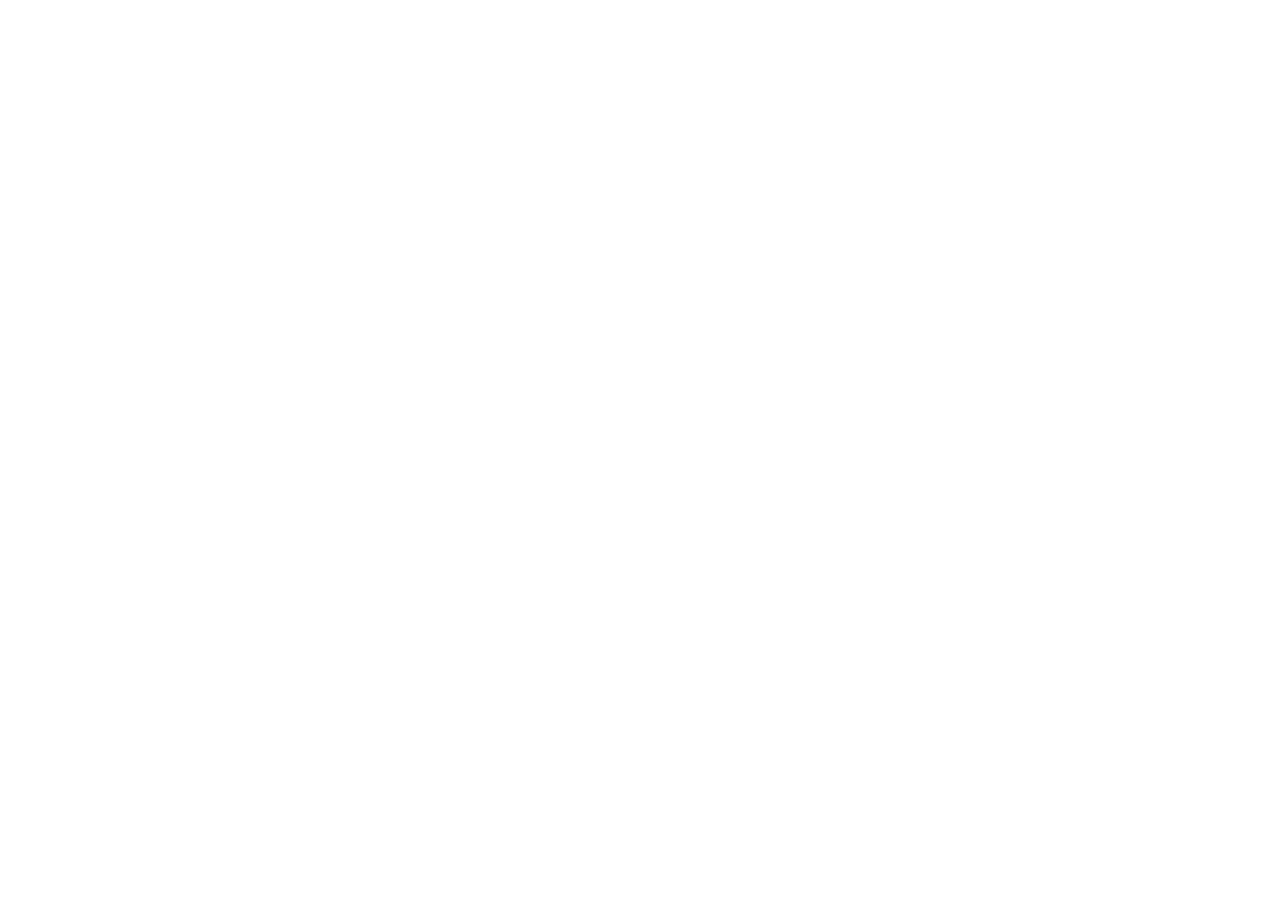
==== index.html @ cddd862d "first init" ====
<!DOCTYPE html>
<html lang="en">
<head>
    <meta charset="UTF-8">
    <meta http-equiv="X-UA-Compatible" content="IE=edge">
    <meta name="viewport" content="width=device-width, initial-scale=1.0">
    <title>Piano App</title>
</head>
<body>
    
</body>
</html>
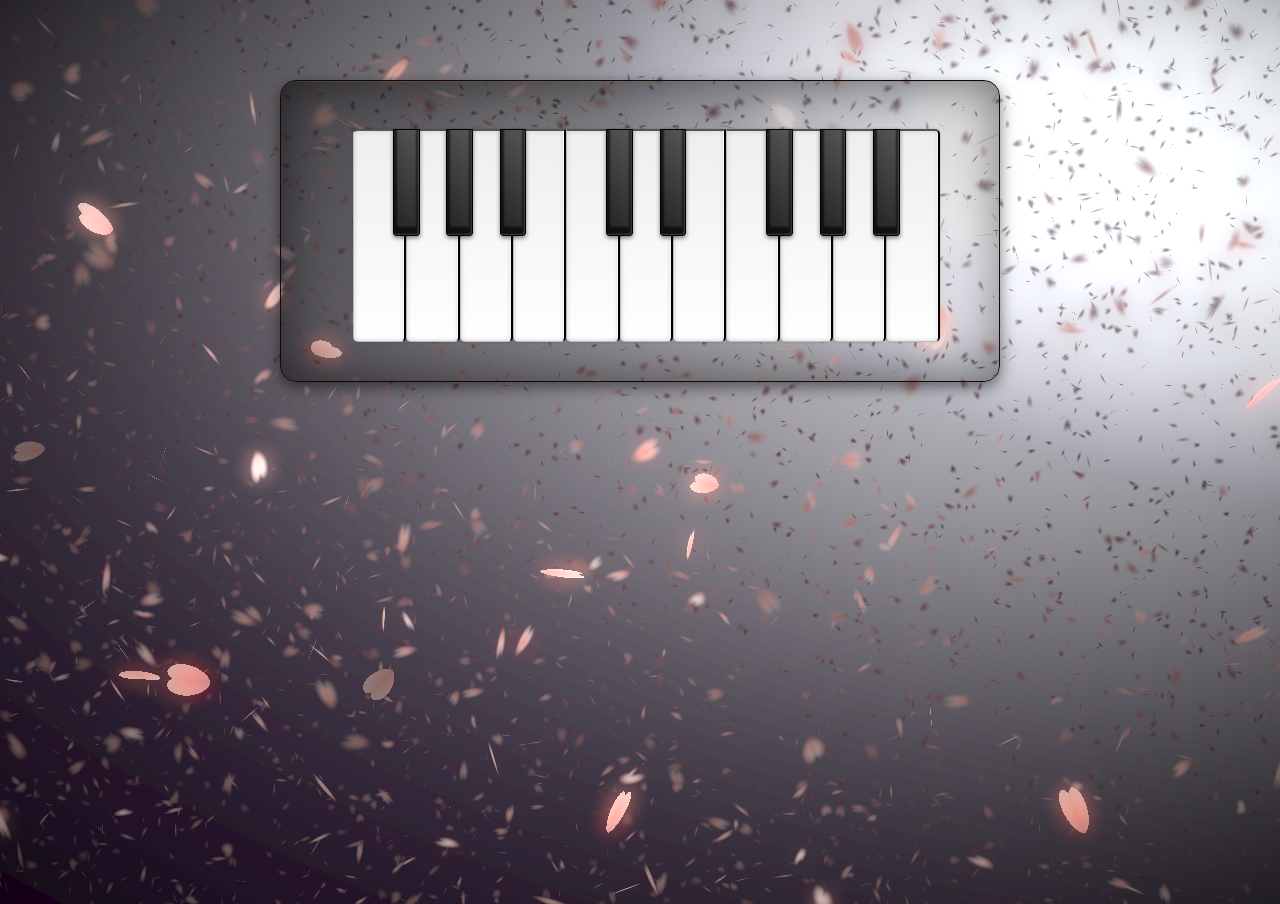
==== commit 78874b83: "UI created and edited" ====
--- a/index.html
+++ b/index.html
@@ -5,8 +5,322 @@
     <meta http-equiv="X-UA-Compatible" content="IE=edge">
     <meta name="viewport" content="width=device-width, initial-scale=1.0">
     <title>Piano App</title>
+    <link rel="stylesheet" href="/scss/style.css">
+    <link rel="stylesheet" href="/scss/animation.css">
 </head>
 <body>
-    
+<canvas id="sakura"></canvas>
+<div class="btnbg">
+    <div class="keys-container set">
+        <button class="white b"></button>
+        <button class="black as"></button>
+        <button class="white a"></button>
+        <button class="black gs"></button>
+        <button class="white g"></button>
+        <button class="black fs"></button>
+        <button class="white f"></button>
+        <button class="white e"></button>
+        <button class="black ds"></button>
+        <button class="white d"></button>
+        <button class="black cs"></button>
+        <button class="white c"></button>
+        <button class="white e"></button>
+        <button class="black cs"></button>
+        <button class="white c"></button>
+        <button class="black cs"></button>
+        <button class="white c"></button>
+        <button class="black cs"></button>
+        <button class="white c"></button>
+    </div>
+</div>
+
+<!-- sakura shader -->
+<script id="sakura_point_vsh" type="x-shader/x_vertex">
+uniform mat4 uProjection;
+uniform mat4 uModelview;
+uniform vec3 uResolution;
+uniform vec3 uOffset;
+uniform vec3 uDOF;  //x:focus distance, y:focus radius, z:max radius
+uniform vec3 uFade; //x:start distance, y:half distance, z:near fade start
+
+attribute vec3 aPosition;
+attribute vec3 aEuler;
+attribute vec2 aMisc; //x:size, y:fade
+
+varying vec3 pposition;
+varying float psize;
+varying float palpha;
+varying float pdist;
+
+//varying mat3 rotMat;
+varying vec3 normX;
+varying vec3 normY;
+varying vec3 normZ;
+varying vec3 normal;
+
+varying float diffuse;
+varying float specular;
+varying float rstop;
+varying float distancefade;
+
+void main(void) {
+    // Projection is based on vertical angle
+    vec4 pos = uModelview * vec4(aPosition + uOffset, 1.0);
+    gl_Position = uProjection * pos;
+    gl_PointSize = aMisc.x * uProjection[1][1] / -pos.z * uResolution.y * 0.5;
+    
+    pposition = pos.xyz;
+    psize = aMisc.x;
+    pdist = length(pos.xyz);
+    palpha = smoothstep(0.0, 1.0, (pdist - 0.1) / uFade.z);
+    
+    vec3 elrsn = sin(aEuler);
+    vec3 elrcs = cos(aEuler);
+    mat3 rotx = mat3(
+        1.0, 0.0, 0.0,
+        0.0, elrcs.x, elrsn.x,
+        0.0, -elrsn.x, elrcs.x
+    );
+    mat3 roty = mat3(
+        elrcs.y, 0.0, -elrsn.y,
+        0.0, 1.0, 0.0,
+        elrsn.y, 0.0, elrcs.y
+    );
+    mat3 rotz = mat3(
+        elrcs.z, elrsn.z, 0.0, 
+        -elrsn.z, elrcs.z, 0.0,
+        0.0, 0.0, 1.0
+    );
+    mat3 rotmat = rotx * roty * rotz;
+    normal = rotmat[2];
+    
+    mat3 trrotm = mat3(
+        rotmat[0][0], rotmat[1][0], rotmat[2][0],
+        rotmat[0][1], rotmat[1][1], rotmat[2][1],
+        rotmat[0][2], rotmat[1][2], rotmat[2][2]
+    );
+    normX = trrotm[0];
+    normY = trrotm[1];
+    normZ = trrotm[2];
+    
+    const vec3 lit = vec3(0.6917144638660746, 0.6917144638660746, -0.20751433915982237);
+    
+    float tmpdfs = dot(lit, normal);
+    if(tmpdfs < 0.0) {
+        normal = -normal;
+        tmpdfs = dot(lit, normal);
+    }
+    diffuse = 0.4 + tmpdfs;
+    
+    vec3 eyev = normalize(-pos.xyz);
+    if(dot(eyev, normal) > 0.0) {
+        vec3 hv = normalize(eyev + lit);
+        specular = pow(max(dot(hv, normal), 0.0), 20.0);
+    }
+    else {
+        specular = 0.0;
+    }
+    
+    rstop = clamp((abs(pdist - uDOF.x) - uDOF.y) / uDOF.z, 0.0, 1.0);
+    rstop = pow(rstop, 0.5);
+    //-0.69315 = ln(0.5)
+    distancefade = min(1.0, exp((uFade.x - pdist) * 0.69315 / uFade.y));
+}
+</script>
+<script id="sakura_point_fsh" type="x-shader/x_fragment">
+#ifdef GL_ES
+//precision mediump float;
+precision highp float;
+#endif
+
+uniform vec3 uDOF;  //x:focus distance, y:focus radius, z:max radius
+uniform vec3 uFade; //x:start distance, y:half distance, z:near fade start
+
+const vec3 fadeCol = vec3(0.08, 0.03, 0.06);
+
+varying vec3 pposition;
+varying float psize;
+varying float palpha;
+varying float pdist;
+
+//varying mat3 rotMat;
+varying vec3 normX;
+varying vec3 normY;
+varying vec3 normZ;
+varying vec3 normal;
+
+varying float diffuse;
+varying float specular;
+varying float rstop;
+varying float distancefade;
+
+float ellipse(vec2 p, vec2 o, vec2 r) {
+    vec2 lp = (p - o) / r;
+    return length(lp) - 1.0;
+}
+
+void main(void) {
+    vec3 p = vec3(gl_PointCoord - vec2(0.5, 0.5), 0.0) * 2.0;
+    vec3 d = vec3(0.0, 0.0, -1.0);
+    float nd = normZ.z; //dot(-normZ, d);
+    if(abs(nd) < 0.0001) discard;
+    
+    float np = dot(normZ, p);
+    vec3 tp = p + d * np / nd;
+    vec2 coord = vec2(dot(normX, tp), dot(normY, tp));
+    
+    //angle = 15 degree
+    const float flwrsn = 0.258819045102521;
+    const float flwrcs = 0.965925826289068;
+    mat2 flwrm = mat2(flwrcs, -flwrsn, flwrsn, flwrcs);
+    vec2 flwrp = vec2(abs(coord.x), coord.y) * flwrm;
+    
+    float r;
+    if(flwrp.x < 0.0) {
+        r = ellipse(flwrp, vec2(0.065, 0.024) * 0.5, vec2(0.36, 0.96) * 0.5);
+    }
+    else {
+        r = ellipse(flwrp, vec2(0.065, 0.024) * 0.5, vec2(0.58, 0.96) * 0.5);
+    }
+    
+    if(r > rstop) discard;
+    
+    vec3 col = mix(vec3(1.0, 0.8, 0.75), vec3(1.0, 0.9, 0.87), r);
+    float grady = mix(0.0, 1.0, pow(coord.y * 0.5 + 0.5, 0.35));
+    col *= vec3(1.0, grady, grady);
+    col *= mix(0.8, 1.0, pow(abs(coord.x), 0.3));
+    col = col * diffuse + specular;
+    
+    col = mix(fadeCol, col, distancefade);
+    
+    float alpha = (rstop > 0.001)? (0.5 - r / (rstop * 2.0)) : 1.0;
+    alpha = smoothstep(0.0, 1.0, alpha) * palpha;
+    
+    gl_FragColor = vec4(col * 0.5, alpha);
+}
+</script>
+<!-- effects -->
+<script id="fx_common_vsh" type="x-shader/x_vertex">
+uniform vec3 uResolution;
+attribute vec2 aPosition;
+
+varying vec2 texCoord;
+varying vec2 screenCoord;
+
+void main(void) {
+    gl_Position = vec4(aPosition, 0.0, 1.0);
+    texCoord = aPosition.xy * 0.5 + vec2(0.5, 0.5);
+    screenCoord = aPosition.xy * vec2(uResolution.z, 1.0);
+}
+</script>
+<script id="bg_fsh" type="x-shader/x_fragment">
+#ifdef GL_ES
+//precision mediump float;
+precision highp float;
+#endif
+
+uniform vec2 uTimes;
+
+varying vec2 texCoord;
+varying vec2 screenCoord;
+
+void main(void) {
+    vec3 col;
+    float c;
+    vec2 tmpv = texCoord * vec2(0.8, 1.0) - vec2(0.95, 1.0);
+    c = exp(-pow(length(tmpv) * 1.8, 2.0));
+    col = mix(vec3(0.02, 0.0, 0.03), vec3(0.96, 0.98, 1.0) * 1.5, c);
+    gl_FragColor = vec4(col * 0.5, 1.0);
+}
+</script>
+<script id="fx_brightbuf_fsh" type="x-shader/x_fragment">
+#ifdef GL_ES
+//precision mediump float;
+precision highp float;
+#endif
+uniform sampler2D uSrc;
+uniform vec2 uDelta;
+
+varying vec2 texCoord;
+varying vec2 screenCoord;
+
+void main(void) {
+    vec4 col = texture2D(uSrc, texCoord);
+    gl_FragColor = vec4(col.rgb * 2.0 - vec3(0.5), 1.0);
+}
+</script>
+<script id="fx_dirblur_r4_fsh" type="x-shader/x_fragment">
+#ifdef GL_ES
+//precision mediump float;
+precision highp float;
+#endif
+uniform sampler2D uSrc;
+uniform vec2 uDelta;
+uniform vec4 uBlurDir; //dir(x, y), stride(z, w)
+
+varying vec2 texCoord;
+varying vec2 screenCoord;
+
+void main(void) {
+    vec4 col = texture2D(uSrc, texCoord);
+    col = col + texture2D(uSrc, texCoord + uBlurDir.xy * uDelta);
+    col = col + texture2D(uSrc, texCoord - uBlurDir.xy * uDelta);
+    col = col + texture2D(uSrc, texCoord + (uBlurDir.xy + uBlurDir.zw) * uDelta);
+    col = col + texture2D(uSrc, texCoord - (uBlurDir.xy + uBlurDir.zw) * uDelta);
+    gl_FragColor = col / 5.0;
+}
+</script>
+<!-- effect fragment shader template -->
+<script id="fx_common_fsh" type="x-shader/x_fragment">
+#ifdef GL_ES
+//precision mediump float;
+precision highp float;
+#endif
+uniform sampler2D uSrc;
+uniform vec2 uDelta;
+
+varying vec2 texCoord;
+varying vec2 screenCoord;
+
+void main(void) {
+    gl_FragColor = texture2D(uSrc, texCoord);
+}
+</script>
+<!-- post processing -->
+<script id="pp_final_vsh" type="x-shader/x_vertex">
+uniform vec3 uResolution;
+attribute vec2 aPosition;
+varying vec2 texCoord;
+varying vec2 screenCoord;
+void main(void) {
+    gl_Position = vec4(aPosition, 0.0, 1.0);
+    texCoord = aPosition.xy * 0.5 + vec2(0.5, 0.5);
+    screenCoord = aPosition.xy * vec2(uResolution.z, 1.0);
+}
+</script>
+<script id="pp_final_fsh" type="x-shader/x_fragment">
+#ifdef GL_ES
+//precision mediump float;
+precision highp float;
+#endif
+uniform sampler2D uSrc;
+uniform sampler2D uBloom;
+uniform vec2 uDelta;
+varying vec2 texCoord;
+varying vec2 screenCoord;
+void main(void) {
+    vec4 srccol = texture2D(uSrc, texCoord) * 2.0;
+    vec4 bloomcol = texture2D(uBloom, texCoord);
+    vec4 col;
+    col = srccol + bloomcol * (vec4(1.0) + srccol);
+    col *= smoothstep(1.0, 0.0, pow(length((texCoord - vec2(0.5)) * 2.0), 1.2) * 0.5);
+    col = pow(col, vec4(0.45454545454545)); //(1.0 / 2.2)
+    
+    gl_FragColor = vec4(col.rgb, 1.0);
+    gl_FragColor.a = 1.0;
+}
+</script>
 </body>
+<script src="app.js"></script>
+<script src="animation.js"></script>
 </html>--- a/scss/style.css
+++ b/scss/style.css
@@ -0,0 +1,100 @@
+* {
+  -webkit-box-sizing: border-box;
+          box-sizing: border-box;
+}
+
+body {
+  padding: 0;
+  margin: 0;
+  overflow: hidden;
+  height: 600px;
+}
+
+canvas {
+  padding: 0;
+  margin: 0;
+}
+
+.btnbg {
+  position: fixed;
+  left: 0;
+  top: 0;
+  width: 100%;
+}
+
+.btnbg .keys-container {
+  height: 18.875em;
+  width: 45em;
+  margin: 5em auto;
+  padding: 3em 0 0 4.5em;
+  position: relative;
+  border: 1px solid #160801;
+  border-radius: 1em;
+  background: -webkit-gradient(linear, left top, right bottom, from(rgba(0, 0, 0, 0.3)), to(rgba(0, 0, 0, 0))), url(https://s3-us-west-2.amazonaws.com/s.cdpn.io/187/vwood.png);
+  background: linear-gradient(to bottom right, rgba(0, 0, 0, 0.3), rgba(0, 0, 0, 0)), url(https://s3-us-west-2.amazonaws.com/s.cdpn.io/187/vwood.png);
+  -webkit-box-shadow: 0 0 50px rgba(0, 0, 0, 0.5) inset, 0 1px rgba(212, 152, 125, 0.2) inset, 0 5px 15px rgba(0, 0, 0, 0.5);
+          box-shadow: 0 0 50px rgba(0, 0, 0, 0.5) inset, 0 1px rgba(212, 152, 125, 0.2) inset, 0 5px 15px rgba(0, 0, 0, 0.5);
+}
+
+.btnbg .keys-container button {
+  margin: 0;
+  padding: 0;
+  list-style: none;
+  position: relative;
+  float: left;
+}
+
+.btnbg .keys-container button.black {
+  height: 8em;
+  width: 2em;
+  margin: 0 0 0 -1em;
+  z-index: 2;
+  border: 1px solid #000;
+  border-radius: 0 0 3px 3px;
+  -webkit-box-shadow: -1px -1px 2px rgba(255, 255, 255, 0.2) inset, 0 -5px 2px 3px rgba(0, 0, 0, 0.6) inset, 0 2px 4px rgba(0, 0, 0, 0.5);
+          box-shadow: -1px -1px 2px rgba(255, 255, 255, 0.2) inset, 0 -5px 2px 3px rgba(0, 0, 0, 0.6) inset, 0 2px 4px rgba(0, 0, 0, 0.5);
+  background: linear-gradient(45deg, #222 0%, #555 100%);
+}
+
+.btnbg .keys-container button.black:active {
+  -webkit-box-shadow: -1px -1px 2px rgba(255, 255, 255, 0.2) inset, 0 -2px 2px 3px rgba(0, 0, 0, 0.6) inset, 0 1px 2px rgba(0, 0, 0, 0.5);
+          box-shadow: -1px -1px 2px rgba(255, 255, 255, 0.2) inset, 0 -2px 2px 3px rgba(0, 0, 0, 0.6) inset, 0 1px 2px rgba(0, 0, 0, 0.5);
+  background: -webkit-gradient(linear, left top, right top, from(#444), to(#222));
+  background: linear-gradient(to right, #444 0%, #222 100%);
+}
+
+.btnbg .keys-container button.white {
+  height: 16em;
+  width: 4em;
+  z-index: 1;
+  border-left: 1px solid #bbb;
+  border-bottom: 1px solid #bbb;
+  border-radius: 0 0 5px 5px;
+  -webkit-box-shadow: -1px 0 0 rgba(255, 255, 255, 0.8) inset, 0 0 5px #ccc inset, 0 0 3px rgba(0, 0, 0, 0.2);
+          box-shadow: -1px 0 0 rgba(255, 255, 255, 0.8) inset, 0 0 5px #ccc inset, 0 0 3px rgba(0, 0, 0, 0.2);
+  background: -webkit-gradient(linear, left top, left bottom, from(#eee), to(#fff));
+  background: linear-gradient(to bottom, #eee 0%, #fff 100%);
+}
+
+.btnbg .keys-container button.white:active {
+  border-top: 1px solid #777;
+  border-left: 1px solid #999;
+  border-bottom: 1px solid #999;
+  -webkit-box-shadow: 2px 0 3px rgba(0, 0, 0, 0.1) inset, -5px 5px 20px rgba(0, 0, 0, 0.2) inset, 0 0 3px rgba(0, 0, 0, 0.2);
+          box-shadow: 2px 0 3px rgba(0, 0, 0, 0.1) inset, -5px 5px 20px rgba(0, 0, 0, 0.2) inset, 0 0 3px rgba(0, 0, 0, 0.2);
+  background: -webkit-gradient(linear, left top, left bottom, from(#fff), to(#e9e9e9));
+  background: linear-gradient(to bottom, #fff 0%, #e9e9e9 100%);
+}
+
+.btnbg .keys-container button:first-child {
+  border-radius: 5px 0 5px 5px;
+}
+
+.btnbg .keys-container button:last-child {
+  border-radius: 0 5px 5px 5px;
+}
+
+.btnbg .keys-container button.a, .btnbg .keys-container button.g, .btnbg .keys-container button.f, .btnbg .keys-container button.d, .btnbg .keys-container button.c {
+  margin: 0 0 0 -1em;
+}
+/*# sourceMappingURL=style.css.map */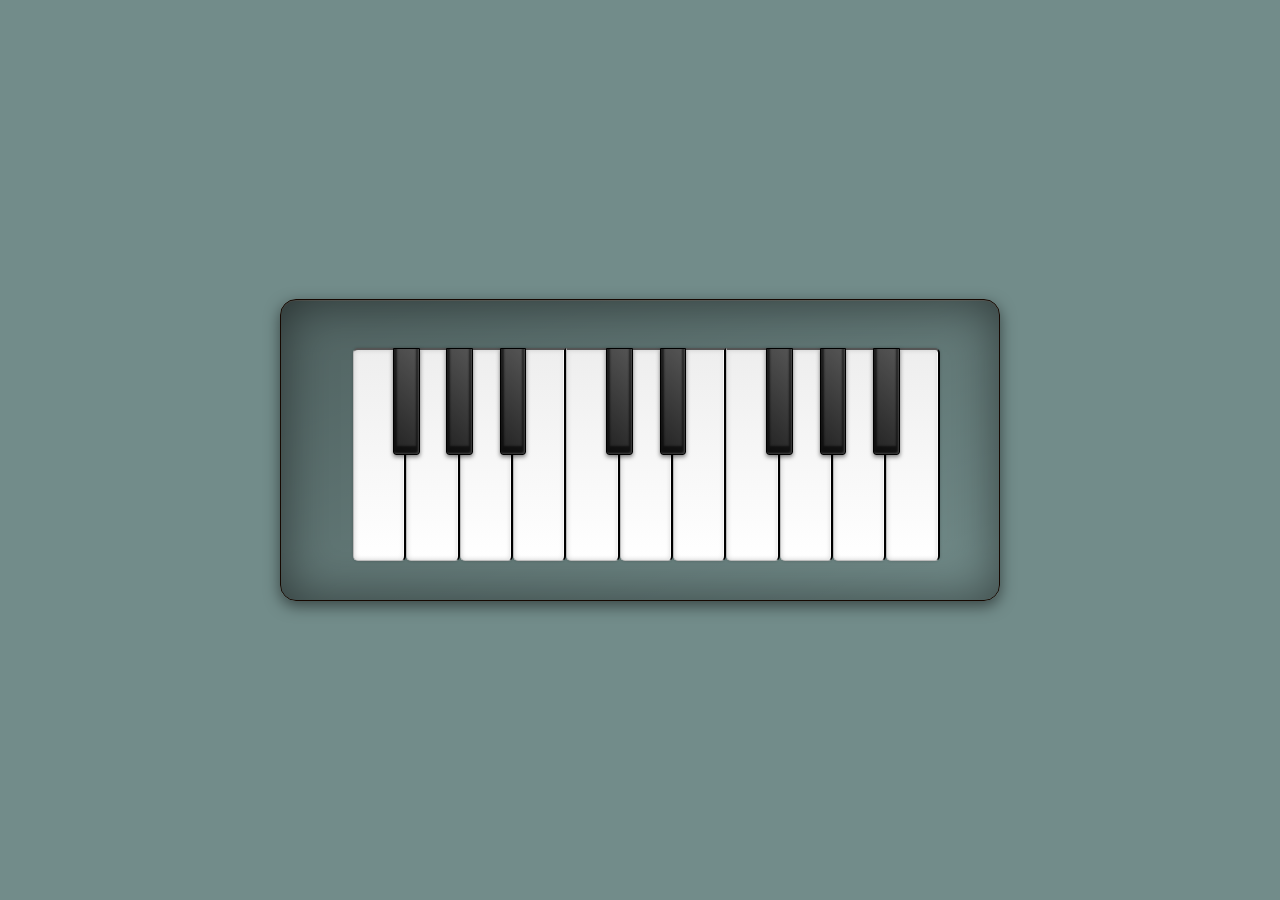
==== commit 08d634ad: "animation removed" ====
--- a/index.html
+++ b/index.html
@@ -6,10 +6,8 @@
     <meta name="viewport" content="width=device-width, initial-scale=1.0">
     <title>Piano App</title>
     <link rel="stylesheet" href="/scss/style.css">
-    <link rel="stylesheet" href="/scss/animation.css">
 </head>
 <body>
-<canvas id="sakura"></canvas>
 <div class="btnbg">
     <div class="keys-container set">
         <button class="white b"></button>
@@ -33,294 +31,6 @@
         <button class="white c"></button>
     </div>
 </div>
-
-<!-- sakura shader -->
-<script id="sakura_point_vsh" type="x-shader/x_vertex">
-uniform mat4 uProjection;
-uniform mat4 uModelview;
-uniform vec3 uResolution;
-uniform vec3 uOffset;
-uniform vec3 uDOF;  //x:focus distance, y:focus radius, z:max radius
-uniform vec3 uFade; //x:start distance, y:half distance, z:near fade start
-
-attribute vec3 aPosition;
-attribute vec3 aEuler;
-attribute vec2 aMisc; //x:size, y:fade
-
-varying vec3 pposition;
-varying float psize;
-varying float palpha;
-varying float pdist;
-
-//varying mat3 rotMat;
-varying vec3 normX;
-varying vec3 normY;
-varying vec3 normZ;
-varying vec3 normal;
-
-varying float diffuse;
-varying float specular;
-varying float rstop;
-varying float distancefade;
-
-void main(void) {
-    // Projection is based on vertical angle
-    vec4 pos = uModelview * vec4(aPosition + uOffset, 1.0);
-    gl_Position = uProjection * pos;
-    gl_PointSize = aMisc.x * uProjection[1][1] / -pos.z * uResolution.y * 0.5;
-    
-    pposition = pos.xyz;
-    psize = aMisc.x;
-    pdist = length(pos.xyz);
-    palpha = smoothstep(0.0, 1.0, (pdist - 0.1) / uFade.z);
-    
-    vec3 elrsn = sin(aEuler);
-    vec3 elrcs = cos(aEuler);
-    mat3 rotx = mat3(
-        1.0, 0.0, 0.0,
-        0.0, elrcs.x, elrsn.x,
-        0.0, -elrsn.x, elrcs.x
-    );
-    mat3 roty = mat3(
-        elrcs.y, 0.0, -elrsn.y,
-        0.0, 1.0, 0.0,
-        elrsn.y, 0.0, elrcs.y
-    );
-    mat3 rotz = mat3(
-        elrcs.z, elrsn.z, 0.0, 
-        -elrsn.z, elrcs.z, 0.0,
-        0.0, 0.0, 1.0
-    );
-    mat3 rotmat = rotx * roty * rotz;
-    normal = rotmat[2];
-    
-    mat3 trrotm = mat3(
-        rotmat[0][0], rotmat[1][0], rotmat[2][0],
-        rotmat[0][1], rotmat[1][1], rotmat[2][1],
-        rotmat[0][2], rotmat[1][2], rotmat[2][2]
-    );
-    normX = trrotm[0];
-    normY = trrotm[1];
-    normZ = trrotm[2];
-    
-    const vec3 lit = vec3(0.6917144638660746, 0.6917144638660746, -0.20751433915982237);
-    
-    float tmpdfs = dot(lit, normal);
-    if(tmpdfs < 0.0) {
-        normal = -normal;
-        tmpdfs = dot(lit, normal);
-    }
-    diffuse = 0.4 + tmpdfs;
-    
-    vec3 eyev = normalize(-pos.xyz);
-    if(dot(eyev, normal) > 0.0) {
-        vec3 hv = normalize(eyev + lit);
-        specular = pow(max(dot(hv, normal), 0.0), 20.0);
-    }
-    else {
-        specular = 0.0;
-    }
-    
-    rstop = clamp((abs(pdist - uDOF.x) - uDOF.y) / uDOF.z, 0.0, 1.0);
-    rstop = pow(rstop, 0.5);
-    //-0.69315 = ln(0.5)
-    distancefade = min(1.0, exp((uFade.x - pdist) * 0.69315 / uFade.y));
-}
-</script>
-<script id="sakura_point_fsh" type="x-shader/x_fragment">
-#ifdef GL_ES
-//precision mediump float;
-precision highp float;
-#endif
-
-uniform vec3 uDOF;  //x:focus distance, y:focus radius, z:max radius
-uniform vec3 uFade; //x:start distance, y:half distance, z:near fade start
-
-const vec3 fadeCol = vec3(0.08, 0.03, 0.06);
-
-varying vec3 pposition;
-varying float psize;
-varying float palpha;
-varying float pdist;
-
-//varying mat3 rotMat;
-varying vec3 normX;
-varying vec3 normY;
-varying vec3 normZ;
-varying vec3 normal;
-
-varying float diffuse;
-varying float specular;
-varying float rstop;
-varying float distancefade;
-
-float ellipse(vec2 p, vec2 o, vec2 r) {
-    vec2 lp = (p - o) / r;
-    return length(lp) - 1.0;
-}
-
-void main(void) {
-    vec3 p = vec3(gl_PointCoord - vec2(0.5, 0.5), 0.0) * 2.0;
-    vec3 d = vec3(0.0, 0.0, -1.0);
-    float nd = normZ.z; //dot(-normZ, d);
-    if(abs(nd) < 0.0001) discard;
-    
-    float np = dot(normZ, p);
-    vec3 tp = p + d * np / nd;
-    vec2 coord = vec2(dot(normX, tp), dot(normY, tp));
-    
-    //angle = 15 degree
-    const float flwrsn = 0.258819045102521;
-    const float flwrcs = 0.965925826289068;
-    mat2 flwrm = mat2(flwrcs, -flwrsn, flwrsn, flwrcs);
-    vec2 flwrp = vec2(abs(coord.x), coord.y) * flwrm;
-    
-    float r;
-    if(flwrp.x < 0.0) {
-        r = ellipse(flwrp, vec2(0.065, 0.024) * 0.5, vec2(0.36, 0.96) * 0.5);
-    }
-    else {
-        r = ellipse(flwrp, vec2(0.065, 0.024) * 0.5, vec2(0.58, 0.96) * 0.5);
-    }
-    
-    if(r > rstop) discard;
-    
-    vec3 col = mix(vec3(1.0, 0.8, 0.75), vec3(1.0, 0.9, 0.87), r);
-    float grady = mix(0.0, 1.0, pow(coord.y * 0.5 + 0.5, 0.35));
-    col *= vec3(1.0, grady, grady);
-    col *= mix(0.8, 1.0, pow(abs(coord.x), 0.3));
-    col = col * diffuse + specular;
-    
-    col = mix(fadeCol, col, distancefade);
-    
-    float alpha = (rstop > 0.001)? (0.5 - r / (rstop * 2.0)) : 1.0;
-    alpha = smoothstep(0.0, 1.0, alpha) * palpha;
-    
-    gl_FragColor = vec4(col * 0.5, alpha);
-}
-</script>
-<!-- effects -->
-<script id="fx_common_vsh" type="x-shader/x_vertex">
-uniform vec3 uResolution;
-attribute vec2 aPosition;
-
-varying vec2 texCoord;
-varying vec2 screenCoord;
-
-void main(void) {
-    gl_Position = vec4(aPosition, 0.0, 1.0);
-    texCoord = aPosition.xy * 0.5 + vec2(0.5, 0.5);
-    screenCoord = aPosition.xy * vec2(uResolution.z, 1.0);
-}
-</script>
-<script id="bg_fsh" type="x-shader/x_fragment">
-#ifdef GL_ES
-//precision mediump float;
-precision highp float;
-#endif
-
-uniform vec2 uTimes;
-
-varying vec2 texCoord;
-varying vec2 screenCoord;
-
-void main(void) {
-    vec3 col;
-    float c;
-    vec2 tmpv = texCoord * vec2(0.8, 1.0) - vec2(0.95, 1.0);
-    c = exp(-pow(length(tmpv) * 1.8, 2.0));
-    col = mix(vec3(0.02, 0.0, 0.03), vec3(0.96, 0.98, 1.0) * 1.5, c);
-    gl_FragColor = vec4(col * 0.5, 1.0);
-}
-</script>
-<script id="fx_brightbuf_fsh" type="x-shader/x_fragment">
-#ifdef GL_ES
-//precision mediump float;
-precision highp float;
-#endif
-uniform sampler2D uSrc;
-uniform vec2 uDelta;
-
-varying vec2 texCoord;
-varying vec2 screenCoord;
-
-void main(void) {
-    vec4 col = texture2D(uSrc, texCoord);
-    gl_FragColor = vec4(col.rgb * 2.0 - vec3(0.5), 1.0);
-}
-</script>
-<script id="fx_dirblur_r4_fsh" type="x-shader/x_fragment">
-#ifdef GL_ES
-//precision mediump float;
-precision highp float;
-#endif
-uniform sampler2D uSrc;
-uniform vec2 uDelta;
-uniform vec4 uBlurDir; //dir(x, y), stride(z, w)
-
-varying vec2 texCoord;
-varying vec2 screenCoord;
-
-void main(void) {
-    vec4 col = texture2D(uSrc, texCoord);
-    col = col + texture2D(uSrc, texCoord + uBlurDir.xy * uDelta);
-    col = col + texture2D(uSrc, texCoord - uBlurDir.xy * uDelta);
-    col = col + texture2D(uSrc, texCoord + (uBlurDir.xy + uBlurDir.zw) * uDelta);
-    col = col + texture2D(uSrc, texCoord - (uBlurDir.xy + uBlurDir.zw) * uDelta);
-    gl_FragColor = col / 5.0;
-}
-</script>
-<!-- effect fragment shader template -->
-<script id="fx_common_fsh" type="x-shader/x_fragment">
-#ifdef GL_ES
-//precision mediump float;
-precision highp float;
-#endif
-uniform sampler2D uSrc;
-uniform vec2 uDelta;
-
-varying vec2 texCoord;
-varying vec2 screenCoord;
-
-void main(void) {
-    gl_FragColor = texture2D(uSrc, texCoord);
-}
-</script>
-<!-- post processing -->
-<script id="pp_final_vsh" type="x-shader/x_vertex">
-uniform vec3 uResolution;
-attribute vec2 aPosition;
-varying vec2 texCoord;
-varying vec2 screenCoord;
-void main(void) {
-    gl_Position = vec4(aPosition, 0.0, 1.0);
-    texCoord = aPosition.xy * 0.5 + vec2(0.5, 0.5);
-    screenCoord = aPosition.xy * vec2(uResolution.z, 1.0);
-}
-</script>
-<script id="pp_final_fsh" type="x-shader/x_fragment">
-#ifdef GL_ES
-//precision mediump float;
-precision highp float;
-#endif
-uniform sampler2D uSrc;
-uniform sampler2D uBloom;
-uniform vec2 uDelta;
-varying vec2 texCoord;
-varying vec2 screenCoord;
-void main(void) {
-    vec4 srccol = texture2D(uSrc, texCoord) * 2.0;
-    vec4 bloomcol = texture2D(uBloom, texCoord);
-    vec4 col;
-    col = srccol + bloomcol * (vec4(1.0) + srccol);
-    col *= smoothstep(1.0, 0.0, pow(length((texCoord - vec2(0.5)) * 2.0), 1.2) * 0.5);
-    col = pow(col, vec4(0.45454545454545)); //(1.0 / 2.2)
-    
-    gl_FragColor = vec4(col.rgb, 1.0);
-    gl_FragColor.a = 1.0;
-}
-</script>
 </body>
 <script src="app.js"></script>
-<script src="animation.js"></script>
 </html>--- a/scss/style.css
+++ b/scss/style.css
@@ -10,16 +10,19 @@
   height: 600px;
 }
 
-canvas {
-  padding: 0;
-  margin: 0;
-}
-
 .btnbg {
-  position: fixed;
-  left: 0;
-  top: 0;
+  background-color: #728C8A;
   width: 100%;
+  height: 100vh;
+  display: -webkit-box;
+  display: -ms-flexbox;
+  display: flex;
+  -webkit-box-align: center;
+      -ms-flex-align: center;
+          align-items: center;
+  -webkit-box-pack: center;
+      -ms-flex-pack: center;
+          justify-content: center;
 }
 
 .btnbg .keys-container {
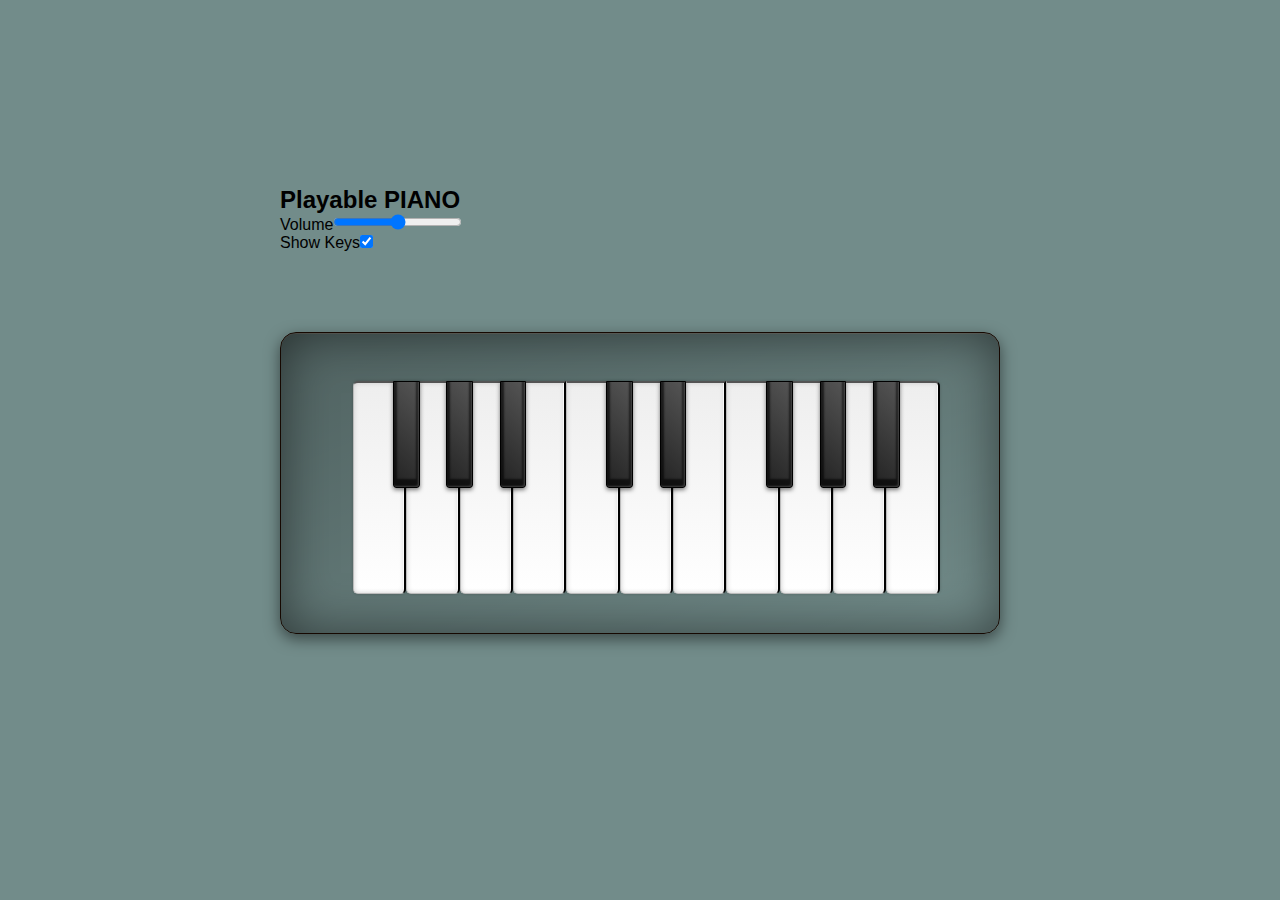
==== commit 60c988c4: "volume and show-hide button added" ====
--- a/index.html
+++ b/index.html
@@ -9,6 +9,15 @@
 </head>
 <body>
 <div class="btnbg">
+    <header>
+        <h2>Playable PIANO</h2>
+        <div class="column volume-slider">
+          <span>Volume</span><input type="range" min="0" max="1" value="0.5" step="any">
+        </div>
+        <div class="column keys-checkbox">
+          <span>Show Keys</span><input type="checkbox" checked>
+        </div>
+      </header>
     <div class="keys-container set">
         <button class="white b"></button>
         <button class="black as"></button>
--- a/scss/style.css
+++ b/scss/style.css
@@ -1,19 +1,15 @@
 * {
+  margin: 0;
+  padding: 0;
   -webkit-box-sizing: border-box;
           box-sizing: border-box;
+  font-family: 'Poppins', sans-serif;
 }
 
 body {
-  padding: 0;
-  margin: 0;
-  overflow: hidden;
-  height: 600px;
-}
-
-.btnbg {
   background-color: #728C8A;
   width: 100%;
-  height: 100vh;
+  min-height: 100vh;
   display: -webkit-box;
   display: -ms-flexbox;
   display: flex;
@@ -23,6 +19,11 @@
   -webkit-box-pack: center;
       -ms-flex-pack: center;
           justify-content: center;
+}
+
+.btnbg {
+  padding: 35px 40px;
+  border-radius: 20px;
 }
 
 .btnbg .keys-container {
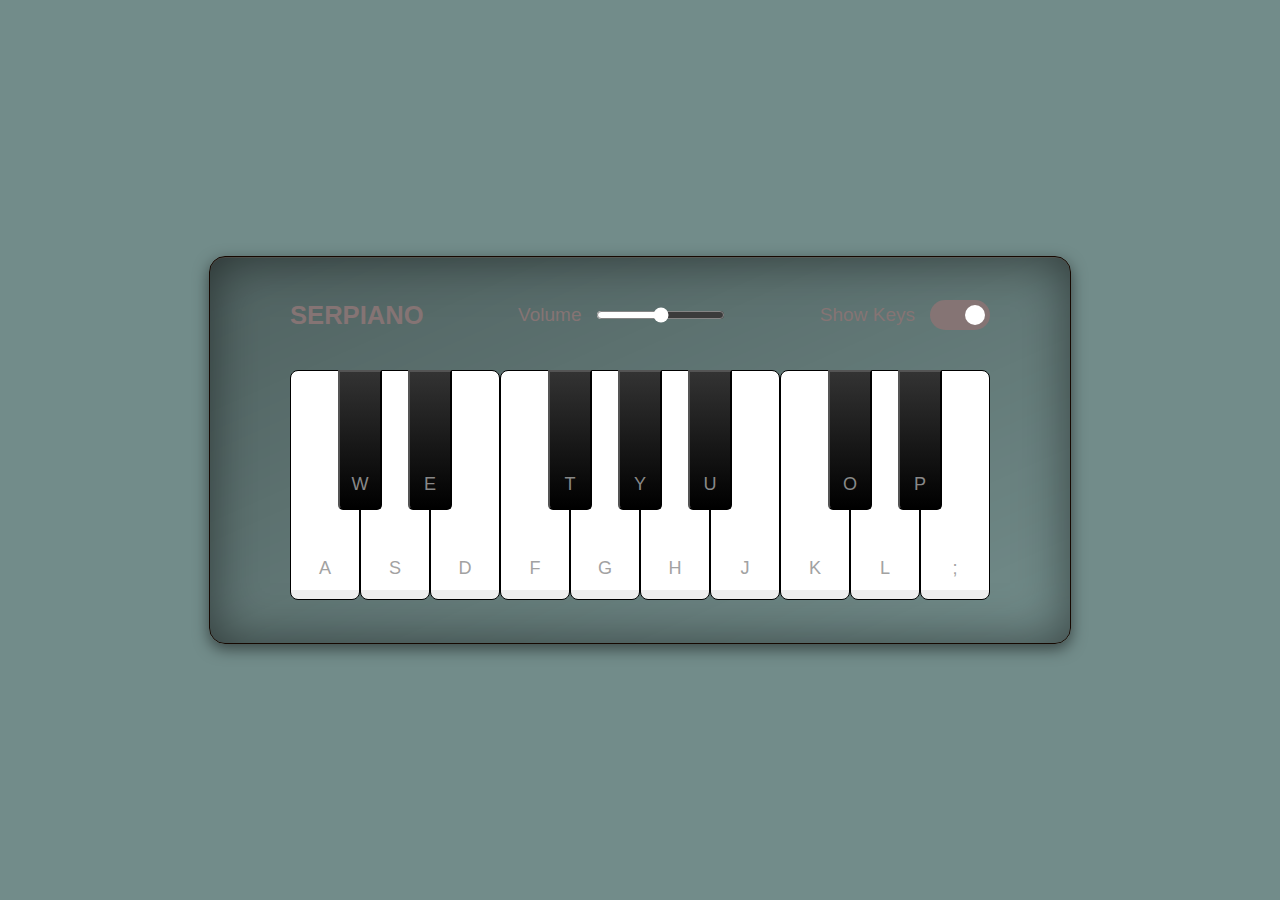
==== commit 3bddcf3a: "UI finished" ====
--- a/index.html
+++ b/index.html
@@ -8,36 +8,34 @@
     <link rel="stylesheet" href="/scss/style.css">
 </head>
 <body>
-<div class="btnbg">
-    <header>
-        <h2>Playable PIANO</h2>
-        <div class="column volume-slider">
+<div class="container">
+    <header class="container-header">
+        <h2 class="container-header-h2">SERPIANO</h2>
+        <div class="column container-header-volume-slider">
           <span>Volume</span><input type="range" min="0" max="1" value="0.5" step="any">
         </div>
-        <div class="column keys-checkbox">
+        <div class="column container-header-keys-checkbox">
           <span>Show Keys</span><input type="checkbox" checked>
         </div>
       </header>
-    <div class="keys-container set">
-        <button class="white b"></button>
-        <button class="black as"></button>
-        <button class="white a"></button>
-        <button class="black gs"></button>
-        <button class="white g"></button>
-        <button class="black fs"></button>
-        <button class="white f"></button>
-        <button class="white e"></button>
-        <button class="black ds"></button>
-        <button class="white d"></button>
-        <button class="black cs"></button>
-        <button class="white c"></button>
-        <button class="white e"></button>
-        <button class="black cs"></button>
-        <button class="white c"></button>
-        <button class="black cs"></button>
-        <button class="white c"></button>
-        <button class="black cs"></button>
-        <button class="white c"></button>
+    <div class="container-keys set">
+        <button class="key white" data-key="a"><span>a</span></button>
+        <button class="key black" data-key="w"><span>w</span></button>
+        <button class="key white" data-key="s"><span>s</span></button>
+        <button class="key black" data-key="e"><span>e</span></button>
+        <button class="key white" data-key="d"><span>d</span></button>
+        <button class="key white" data-key="f"><span>f</span></button>
+        <button class="key black" data-key="t"><span>t</span></button>
+        <button class="key white" data-key="g"><span>g</span></button>
+        <button class="key black" data-key="y"><span>y</span></button>
+        <button class="key white" data-key="h"><span>h</span></button>
+        <button class="key black" data-key="u"><span>u</span></button>
+        <button class="key white" data-key="j"><span>j</span></button>
+        <button class="key white" data-key="k"><span>k</span></button>
+        <button class="key black" data-key="o"><span>o</span></button>
+        <button class="key white" data-key="l"><span>l</span></button>
+        <button class="key black" data-key="p"><span>p</span></button>
+        <button class="key white" data-key=";"><span>;</span></button>
     </div>
 </div>
 </body>
--- a/scss/style.css
+++ b/scss/style.css
@@ -21,16 +21,9 @@
           justify-content: center;
 }
 
-.btnbg {
-  padding: 35px 40px;
-  border-radius: 20px;
-}
-
-.btnbg .keys-container {
-  height: 18.875em;
-  width: 45em;
+.container {
+  padding: 2.7rem 5rem;
   margin: 5em auto;
-  padding: 3em 0 0 4.5em;
   position: relative;
   border: 1px solid #160801;
   border-radius: 1em;
@@ -40,65 +33,152 @@
           box-shadow: 0 0 50px rgba(0, 0, 0, 0.5) inset, 0 1px rgba(212, 152, 125, 0.2) inset, 0 5px 15px rgba(0, 0, 0, 0.5);
 }
 
-.btnbg .keys-container button {
-  margin: 0;
-  padding: 0;
-  list-style: none;
-  position: relative;
-  float: left;
+.container-header {
+  display: -webkit-box;
+  display: -ms-flexbox;
+  display: flex;
+  color: #857474;
+  -webkit-box-align: center;
+      -ms-flex-align: center;
+          align-items: center;
+  -webkit-box-pack: justify;
+      -ms-flex-pack: justify;
+          justify-content: space-between;
 }
 
-.btnbg .keys-container button.black {
-  height: 8em;
-  width: 2em;
-  margin: 0 0 0 -1em;
-  z-index: 2;
-  border: 1px solid #000;
-  border-radius: 0 0 3px 3px;
-  -webkit-box-shadow: -1px -1px 2px rgba(255, 255, 255, 0.2) inset, 0 -5px 2px 3px rgba(0, 0, 0, 0.6) inset, 0 2px 4px rgba(0, 0, 0, 0.5);
-          box-shadow: -1px -1px 2px rgba(255, 255, 255, 0.2) inset, 0 -5px 2px 3px rgba(0, 0, 0, 0.6) inset, 0 2px 4px rgba(0, 0, 0, 0.5);
-  background: linear-gradient(45deg, #222 0%, #555 100%);
+.container-header-h2 {
+  font-size: 1.6rem;
 }
 
-.btnbg .keys-container button.black:active {
-  -webkit-box-shadow: -1px -1px 2px rgba(255, 255, 255, 0.2) inset, 0 -2px 2px 3px rgba(0, 0, 0, 0.6) inset, 0 1px 2px rgba(0, 0, 0, 0.5);
-          box-shadow: -1px -1px 2px rgba(255, 255, 255, 0.2) inset, 0 -2px 2px 3px rgba(0, 0, 0, 0.6) inset, 0 1px 2px rgba(0, 0, 0, 0.5);
-  background: -webkit-gradient(linear, left top, right top, from(#444), to(#222));
-  background: linear-gradient(to right, #444 0%, #222 100%);
+.container-header .column {
+  display: -webkit-box;
+  display: -ms-flexbox;
+  display: flex;
+  -webkit-box-align: center;
+      -ms-flex-align: center;
+          align-items: center;
 }
 
-.btnbg .keys-container button.white {
-  height: 16em;
-  width: 4em;
-  z-index: 1;
-  border-left: 1px solid #bbb;
-  border-bottom: 1px solid #bbb;
-  border-radius: 0 0 5px 5px;
-  -webkit-box-shadow: -1px 0 0 rgba(255, 255, 255, 0.8) inset, 0 0 5px #ccc inset, 0 0 3px rgba(0, 0, 0, 0.2);
-          box-shadow: -1px 0 0 rgba(255, 255, 255, 0.8) inset, 0 0 5px #ccc inset, 0 0 3px rgba(0, 0, 0, 0.2);
-  background: -webkit-gradient(linear, left top, left bottom, from(#eee), to(#fff));
-  background: linear-gradient(to bottom, #eee 0%, #fff 100%);
+.container-header span {
+  font-weight: 500;
+  margin-right: .9375rem;
+  font-size: 1.19rem;
 }
 
-.btnbg .keys-container button.white:active {
-  border-top: 1px solid #777;
-  border-left: 1px solid #999;
-  border-bottom: 1px solid #999;
-  -webkit-box-shadow: 2px 0 3px rgba(0, 0, 0, 0.1) inset, -5px 5px 20px rgba(0, 0, 0, 0.2) inset, 0 0 3px rgba(0, 0, 0, 0.2);
-          box-shadow: 2px 0 3px rgba(0, 0, 0, 0.1) inset, -5px 5px 20px rgba(0, 0, 0, 0.2) inset, 0 0 3px rgba(0, 0, 0, 0.2);
-  background: -webkit-gradient(linear, left top, left bottom, from(#fff), to(#e9e9e9));
-  background: linear-gradient(to bottom, #fff 0%, #e9e9e9 100%);
+.container-header input {
+  outline: none;
+  border-radius: 1.875rem;
 }
 
-.btnbg .keys-container button:first-child {
-  border-radius: 5px 0 5px 5px;
+.container-header-volume-slider input {
+  accent-color: #fff;
 }
 
-.btnbg .keys-container button:last-child {
-  border-radius: 0 5px 5px 5px;
+.container-header-keys-checkbox input {
+  height: 1.875rem;
+  width: 3.75rem;
+  cursor: pointer;
+  -webkit-appearance: none;
+     -moz-appearance: none;
+          appearance: none;
+  position: relative;
+  background: #857474;
 }
 
-.btnbg .keys-container button.a, .btnbg .keys-container button.g, .btnbg .keys-container button.f, .btnbg .keys-container button.d, .btnbg .keys-container button.c {
-  margin: 0 0 0 -1em;
+.container-header-keys-checkbox input::before {
+  content: "";
+  position: absolute;
+  top: 50%;
+  left: .3125rem;
+  width: 1.25rem;
+  height: 1.25rem;
+  border-radius: 50%;
+  background: #8c8c8c;
+  -webkit-transform: translateY(-50%);
+          transform: translateY(-50%);
+  -webkit-transition: all 0.3s ease;
+  transition: all 0.3s ease;
+}
+
+.container-header-keys-checkbox input:checked::before {
+  left: 2.1875rem;
+  background: #fff;
+}
+
+.container-keys {
+  display: -webkit-box;
+  display: -ms-flexbox;
+  display: flex;
+  list-style: none;
+  margin-top: 40px;
+}
+
+.container-keys button {
+  cursor: pointer;
+  -webkit-user-select: none;
+     -moz-user-select: none;
+      -ms-user-select: none;
+          user-select: none;
+  position: relative;
+  text-transform: uppercase;
+}
+
+.container-keys button.black {
+  z-index: 2;
+  width: 44px;
+  height: 140px;
+  margin: 0 -22px 0 -22px;
+  border-radius: 0 0 5px 5px;
+  background: -webkit-gradient(linear, left top, left bottom, from(#333), to(#000));
+  background: linear-gradient(#333, #000);
+}
+
+.container-keys button.black:active {
+  -webkit-box-shadow: inset -5px -10px 10px rgba(255, 255, 255, 0.1);
+          box-shadow: inset -5px -10px 10px rgba(255, 255, 255, 0.1);
+  background: -webkit-gradient(linear, left top, left bottom, from(#000), to(#434343));
+  background: linear-gradient(to bottom, #000, #434343);
+}
+
+.container-keys button.black span {
+  bottom: 13px;
+  color: #888888;
+}
+
+.container-keys button.white {
+  height: 230px;
+  width: 70px;
+  border-radius: 8px;
+  border: 1px solid #000;
+  background: -webkit-gradient(linear, left top, left bottom, color-stop(96%, #fff), color-stop(4%, #eee));
+  background: linear-gradient(#fff 96%, #eee 4%);
+}
+
+.container-keys button.white:active {
+  -webkit-box-shadow: inset -5px 5px 20px rgba(0, 0, 0, 0.2);
+          box-shadow: inset -5px 5px 20px rgba(0, 0, 0, 0.2);
+  background: -webkit-gradient(linear, left top, left bottom, from(#fff), to(#eee));
+  background: linear-gradient(to bottom, #fff 0%, #eee 100%);
+}
+
+.container-keys button span {
+  position: absolute;
+  bottom: 20px;
+  width: 100%;
+  color: #A2A2A2;
+  font-size: 1.13rem;
+  display: -webkit-box;
+  display: -ms-flexbox;
+  display: flex;
+  -webkit-box-pack: center;
+      -ms-flex-pack: center;
+          justify-content: center;
+  -webkit-box-align: center;
+      -ms-flex-align: center;
+          align-items: center;
+}
+
+.container-keys button .key.hide span {
+  display: none;
 }
 /*# sourceMappingURL=style.css.map */